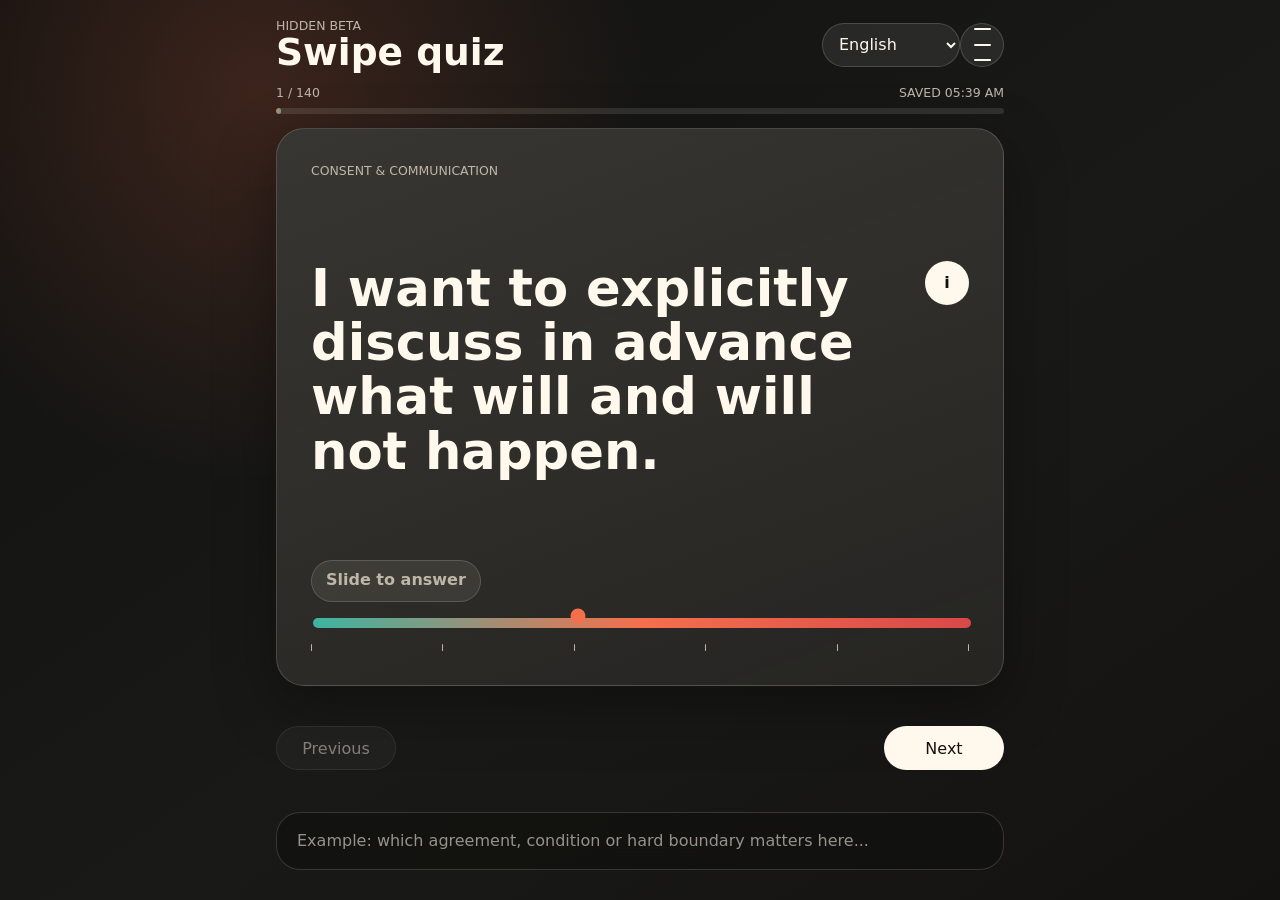
==== betaswipe/index.html @ be651776 "Add hidden beta swipe quiz" ====
<!doctype html>
<html lang="nl">
  <head>
    <meta charset="utf-8" />
    <meta name="viewport" content="width=device-width, initial-scale=1" />
    <meta name="robots" content="noindex, nofollow" />
    <title>Beta Swipe Quiz</title>
    <link rel="stylesheet" href="styles.css" />
  </head>
  <body>
    <main class="app-shell">
      <header class="topbar">
        <div>
          <p class="eyebrow">Verborgen beta</p>
          <h1>Swipe quiz</h1>
        </div>
        <div class="top-actions">
          <select id="languageSelect" aria-label="Taal"></select>
          <button class="icon-button" id="settingsButton" type="button" aria-label="Categorieen">
            <span></span>
            <span></span>
            <span></span>
          </button>
        </div>
      </header>

      <section class="progress-wrap" aria-label="Voortgang">
        <div class="progress-meta">
          <span id="progressText">0 / 0</span>
          <span id="saveText">Opgeslagen op dit toestel</span>
        </div>
        <div class="progress-track">
          <div id="progressBar" class="progress-bar"></div>
        </div>
      </section>

      <section id="settingsPanel" class="settings-panel" hidden>
        <div class="panel-title-row">
          <h2 id="settingsTitle">Categorieen</h2>
          <button id="resetButton" type="button">Reset beta</button>
        </div>
        <div id="categoryModes" class="category-modes"></div>
      </section>

      <section class="card-stage" aria-live="polite">
        <article id="questionCard" class="question-card">
          <p id="categoryLabel" class="category-label"></p>
          <div class="question-row">
            <h2 id="questionText"></h2>
            <button id="infoButton" class="info-button" type="button" aria-expanded="false" aria-label="Voorbeeld">i</button>
          </div>
          <p id="exampleText" class="example-text" hidden></p>

          <div class="answer-area">
            <p id="answerLabel" class="answer-label">Schuif om te antwoorden</p>
            <input id="answerSlider" class="answer-slider" type="range" min="0" max="5" step="1" value="2" />
            <div id="answerTicks" class="answer-ticks" aria-hidden="true"></div>
          </div>
        </article>
      </section>

      <nav class="nav-row" aria-label="Vraag navigatie">
        <button id="previousButton" type="button">Vorige</button>
        <button id="nextButton" type="button">Volgende</button>
      </nav>

      <form class="story-comment" id="commentForm">
        <textarea id="noteInput" rows="1" autocomplete="off"></textarea>
      </form>
    </main>

    <script type="module" src="app.js"></script>
  </body>
</html>
---- betaswipe/styles.css ----
:root {
  color-scheme: dark;
  --bg: #11110f;
  --bg-soft: #1a1916;
  --ink: #fff8ed;
  --muted: #bfb6a8;
  --line: rgba(255, 248, 237, 0.16);
  --accent: #f66f4d;
  --accent-2: #3db4a2;
  --danger: #d94848;
  --shadow: 0 20px 60px rgba(0, 0, 0, 0.34);
  font-family: Inter, ui-sans-serif, system-ui, -apple-system, BlinkMacSystemFont, "Segoe UI", sans-serif;
}

* {
  box-sizing: border-box;
}

html,
body {
  min-height: 100%;
}

body {
  margin: 0;
  color: var(--ink);
  background:
    radial-gradient(circle at 20% 10%, rgba(246, 111, 77, 0.18), transparent 30%),
    linear-gradient(145deg, #11110f 0%, #191a18 55%, #141210 100%);
}

button,
select,
textarea,
input {
  font: inherit;
}

button,
select {
  color: var(--ink);
  background: rgba(255, 248, 237, 0.08);
  border: 1px solid var(--line);
  border-radius: 999px;
}

button {
  min-height: 44px;
  padding: 0 18px;
  cursor: pointer;
}

button:disabled {
  cursor: not-allowed;
  opacity: 0.45;
}

.app-shell {
  display: grid;
  grid-template-rows: auto auto auto minmax(0, 1fr) auto auto;
  gap: 14px;
  min-height: 100svh;
  width: min(760px, 100%);
  margin: 0 auto;
  padding: 18px 16px max(16px, env(safe-area-inset-bottom));
}

.topbar,
.progress-meta,
.panel-title-row,
.nav-row,
.top-actions,
.question-row {
  display: flex;
  align-items: center;
}

.topbar,
.progress-meta,
.panel-title-row,
.nav-row {
  justify-content: space-between;
  gap: 12px;
}

.topbar h1,
.question-card h2,
.panel-title-row h2,
.eyebrow,
.category-label,
.progress-meta,
.answer-label,
.example-text {
  margin: 0;
}

.eyebrow,
.category-label,
.progress-meta {
  color: var(--muted);
  font-size: 0.78rem;
  letter-spacing: 0;
  text-transform: uppercase;
}

.topbar h1 {
  font-size: clamp(1.55rem, 7vw, 2.35rem);
  line-height: 1.02;
}

.top-actions {
  flex-shrink: 0;
}

#languageSelect {
  min-height: 44px;
  padding: 0 12px;
}

.icon-button,
.info-button {
  display: inline-grid;
  place-items: center;
  width: 44px;
  min-width: 44px;
  padding: 0;
}

.icon-button {
  gap: 4px;
}

.icon-button span {
  display: block;
  width: 17px;
  height: 2px;
  background: currentColor;
  border-radius: 999px;
}

.progress-wrap {
  display: grid;
  gap: 8px;
}

.progress-track {
  height: 6px;
  overflow: hidden;
  background: rgba(255, 248, 237, 0.11);
  border-radius: 999px;
}

.progress-bar {
  width: 0;
  height: 100%;
  background: linear-gradient(90deg, var(--accent), var(--accent-2));
  border-radius: inherit;
  transition: width 180ms ease;
}

.settings-panel {
  display: grid;
  gap: 14px;
  max-height: 34svh;
  overflow: auto;
  padding: 14px;
  background: rgba(26, 25, 22, 0.84);
  border: 1px solid var(--line);
  border-radius: 18px;
  box-shadow: var(--shadow);
}

.panel-title-row h2 {
  font-size: 1rem;
}

#resetButton {
  color: #ffd9d9;
  border-color: rgba(217, 72, 72, 0.35);
}

.category-modes {
  display: grid;
  gap: 8px;
}

.mode-row {
  display: grid;
  grid-template-columns: 1fr auto;
  align-items: center;
  gap: 10px;
  padding: 8px 0;
  border-bottom: 1px solid rgba(255, 248, 237, 0.08);
}

.mode-row:last-child {
  border-bottom: 0;
}

.mode-name {
  overflow-wrap: anywhere;
}

.mode-button {
  min-width: 116px;
  border-color: rgba(61, 180, 162, 0.34);
}

.mode-button[data-mode="extended"] {
  border-color: rgba(246, 111, 77, 0.5);
}

.mode-button[data-mode="disabled"] {
  color: #c9c1b6;
  border-color: rgba(255, 248, 237, 0.16);
}

.card-stage {
  display: grid;
  min-height: 0;
}

.question-card {
  display: grid;
  align-content: space-between;
  gap: 22px;
  min-height: min(62svh, 620px);
  padding: clamp(22px, 5vw, 34px);
  background:
    linear-gradient(160deg, rgba(255, 248, 237, 0.13), rgba(255, 248, 237, 0.05)),
    var(--bg-soft);
  border: 1px solid var(--line);
  border-radius: 28px;
  box-shadow: var(--shadow);
}

.question-row {
  align-items: flex-start;
  gap: 12px;
}

.question-card h2 {
  flex: 1;
  font-size: clamp(1.65rem, 8vw, 3.2rem);
  line-height: 1.06;
  font-weight: 780;
  letter-spacing: 0;
}

.info-button {
  color: var(--bg);
  background: var(--ink);
  border: 0;
  font-weight: 800;
}

.example-text {
  color: var(--ink);
  background: rgba(17, 17, 15, 0.38);
  border-left: 3px solid var(--accent-2);
  border-radius: 10px;
  padding: 12px 14px;
  line-height: 1.45;
}

.answer-area {
  display: grid;
  gap: 14px;
}

.answer-label {
  justify-self: start;
  min-height: 42px;
  padding: 9px 14px;
  color: var(--bg);
  background: var(--ink);
  border-radius: 999px;
  font-weight: 760;
}

.answer-label.is-empty {
  color: var(--muted);
  background: rgba(255, 248, 237, 0.08);
  border: 1px solid var(--line);
}

.answer-slider {
  width: 100%;
  accent-color: var(--accent);
}

.answer-slider::-webkit-slider-runnable-track {
  height: 10px;
  background: linear-gradient(90deg, var(--accent-2), var(--accent), var(--danger));
  border-radius: 999px;
}

.answer-slider::-webkit-slider-thumb {
  width: 30px;
  height: 30px;
  margin-top: -10px;
}

.answer-ticks {
  display: grid;
  grid-auto-flow: column;
  justify-content: space-between;
  gap: 8px;
  color: var(--muted);
  font-size: 0.72rem;
}

.answer-ticks span {
  width: 1px;
  height: 7px;
  background: currentColor;
  border-radius: 999px;
}

.nav-row {
  padding-bottom: 2px;
}

.nav-row button {
  min-width: 120px;
}

#nextButton {
  color: var(--bg);
  background: var(--ink);
}

.story-comment {
  position: sticky;
  bottom: max(10px, env(safe-area-inset-bottom));
  display: grid;
  padding: 8px;
  background: rgba(17, 17, 15, 0.78);
  border: 1px solid var(--line);
  border-radius: 24px;
  backdrop-filter: blur(14px);
}

#noteInput {
  width: 100%;
  max-height: 120px;
  resize: none;
  color: var(--ink);
  background: transparent;
  border: 0;
  outline: 0;
  padding: 9px 12px;
  line-height: 1.35;
}

#noteInput::placeholder {
  color: rgba(255, 248, 237, 0.56);
}

.empty-state {
  align-content: center;
  text-align: center;
}

@media (max-width: 560px) {
  .app-shell {
    gap: 12px;
    padding: 14px 12px max(12px, env(safe-area-inset-bottom));
  }

  .question-card {
    min-height: 58svh;
    border-radius: 22px;
  }

  .nav-row button {
    min-width: 0;
    width: 50%;
  }
}

[hidden] {
  display: none !important;
}
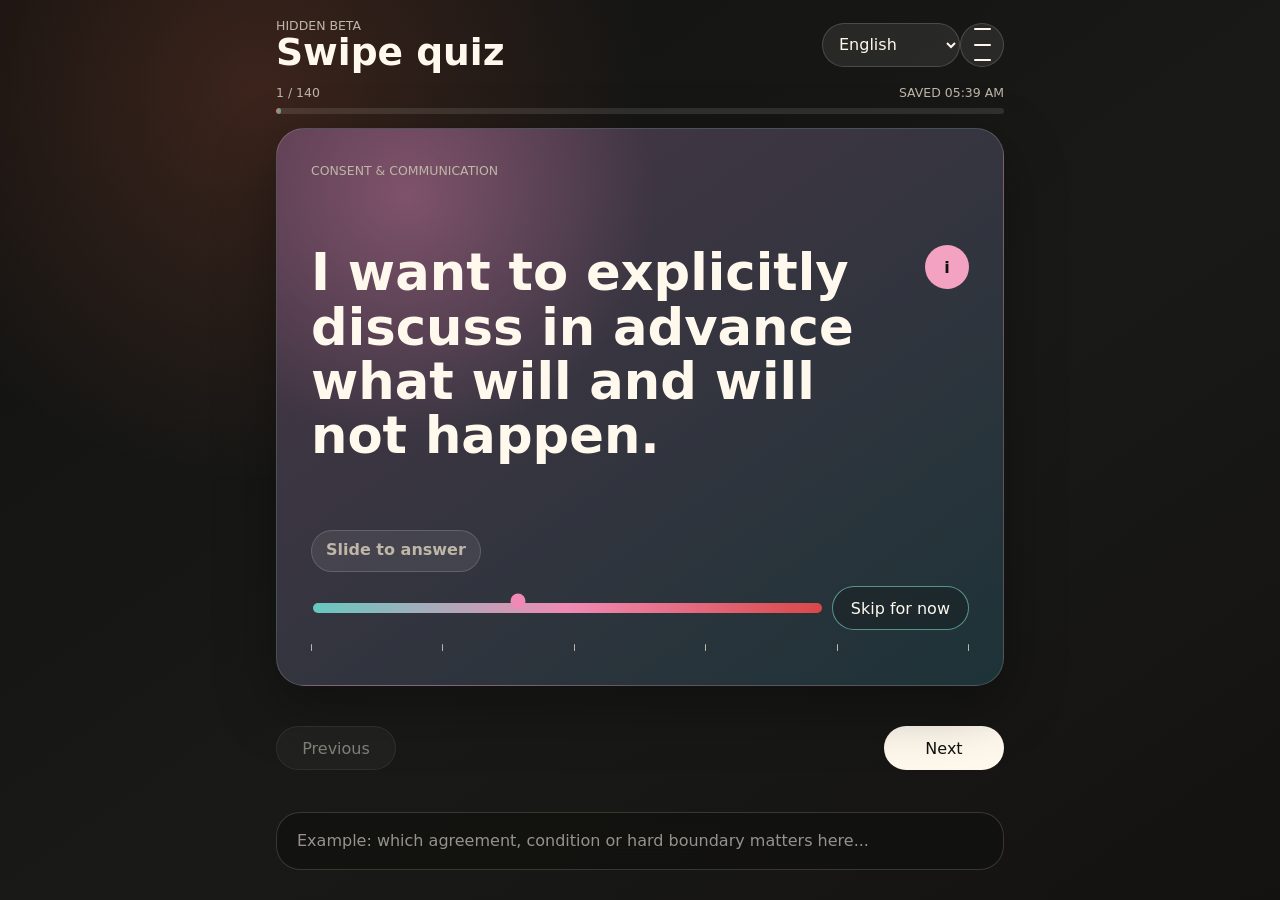
==== commit 72678556: "Add skip flow and colored beta results" ====
--- a/betaswipe/index.html
+++ b/betaswipe/index.html
@@ -42,7 +42,7 @@
         <div id="categoryModes" class="category-modes"></div>
       </section>
 
-      <section class="card-stage" aria-live="polite">
+      <section id="cardStage" class="card-stage" aria-live="polite">
         <article id="questionCard" class="question-card">
           <p id="categoryLabel" class="category-label"></p>
           <div class="question-row">
@@ -53,13 +53,26 @@
 
           <div class="answer-area">
             <p id="answerLabel" class="answer-label">Schuif om te antwoorden</p>
-            <input id="answerSlider" class="answer-slider" type="range" min="0" max="5" step="1" value="2" />
+            <div class="slider-row">
+              <input id="answerSlider" class="answer-slider" type="range" min="0" max="5" step="1" value="2" />
+              <button id="skipButton" class="skip-button" type="button">Skip voor nu</button>
+            </div>
             <div id="answerTicks" class="answer-ticks" aria-hidden="true"></div>
           </div>
         </article>
       </section>
 
-      <nav class="nav-row" aria-label="Vraag navigatie">
+      <section id="resultsView" class="results-view" hidden>
+        <div class="results-head">
+          <p class="eyebrow" id="resultsKicker">Resultaten</p>
+          <h2 id="resultsTitle">Jouw antwoorden</h2>
+          <p id="resultsIntro">Vergelijk per categorie wat ingevuld is.</p>
+          <button id="backToQuizButton" type="button">Terug naar quiz</button>
+        </div>
+        <div id="resultsList" class="results-list"></div>
+      </section>
+
+      <nav id="navRow" class="nav-row" aria-label="Vraag navigatie">
         <button id="previousButton" type="button">Vorige</button>
         <button id="nextButton" type="button">Volgende</button>
       </nav>
--- a/betaswipe/styles.css
+++ b/betaswipe/styles.css
@@ -221,17 +221,144 @@
 }
 
 .question-card {
+  --card-a: #55332f;
+  --card-b: #1f3b38;
+  --card-accent: #f66f4d;
+  --card-accent-2: #3db4a2;
   display: grid;
   align-content: space-between;
   gap: 22px;
   min-height: min(62svh, 620px);
   padding: clamp(22px, 5vw, 34px);
   background:
-    linear-gradient(160deg, rgba(255, 248, 237, 0.13), rgba(255, 248, 237, 0.05)),
-    var(--bg-soft);
+    radial-gradient(circle at 18% 12%, color-mix(in srgb, var(--card-accent) 34%, transparent), transparent 32%),
+    linear-gradient(145deg, var(--card-a), var(--card-b));
   border: 1px solid var(--line);
   border-radius: 28px;
   box-shadow: var(--shadow);
+  transition: opacity 180ms ease, transform 220ms ease;
+  will-change: opacity, transform;
+}
+
+.question-card.is-leaving {
+  opacity: 0;
+  transform: translateX(var(--slide-direction, 22px)) scale(0.985);
+}
+
+.question-card.is-entering {
+  animation: card-enter 220ms ease both;
+}
+
+.question-card[data-category="0"],
+.result-card[data-category="0"] {
+  --card-a: #4b3647;
+  --card-b: #1d3337;
+  --card-accent: #f08ab4;
+  --card-accent-2: #67c8c0;
+}
+
+.question-card[data-category="1"],
+.result-card[data-category="1"] {
+  --card-a: #45315b;
+  --card-b: #202c4b;
+  --card-accent: #c598ff;
+  --card-accent-2: #78a6ff;
+}
+
+.question-card[data-category="2"],
+.result-card[data-category="2"] {
+  --card-a: #583738;
+  --card-b: #342742;
+  --card-accent: #ff8d7a;
+  --card-accent-2: #c597ff;
+}
+
+.question-card[data-category="3"],
+.result-card[data-category="3"] {
+  --card-a: #5a342c;
+  --card-b: #3b3020;
+  --card-accent: #ff9b5f;
+  --card-accent-2: #d7ba68;
+}
+
+.question-card[data-category="4"],
+.result-card[data-category="4"] {
+  --card-a: #3d394f;
+  --card-b: #243638;
+  --card-accent: #b2a2ff;
+  --card-accent-2: #7dd6be;
+}
+
+.question-card[data-category="5"],
+.result-card[data-category="5"] {
+  --card-a: #54313f;
+  --card-b: #283c31;
+  --card-accent: #ff7fa0;
+  --card-accent-2: #8bd486;
+}
+
+.question-card[data-category="6"],
+.result-card[data-category="6"] {
+  --card-a: #5a2f3c;
+  --card-b: #382f50;
+  --card-accent: #ff8296;
+  --card-accent-2: #b995ff;
+}
+
+.question-card[data-category="7"],
+.result-card[data-category="7"] {
+  --card-a: #334758;
+  --card-b: #402f32;
+  --card-accent: #80c7ff;
+  --card-accent-2: #ff9f88;
+}
+
+.question-card[data-category="8"],
+.result-card[data-category="8"] {
+  --card-a: #45385f;
+  --card-b: #394323;
+  --card-accent: #bd9bff;
+  --card-accent-2: #c8d56f;
+}
+
+.question-card[data-category="9"],
+.result-card[data-category="9"] {
+  --card-a: #2f4551;
+  --card-b: #51343b;
+  --card-accent: #6ed0e8;
+  --card-accent-2: #ff8fa3;
+}
+
+.question-card[data-category="10"],
+.result-card[data-category="10"] {
+  --card-a: #3f4630;
+  --card-b: #243c4b;
+  --card-accent: #b8d36b;
+  --card-accent-2: #79c7f2;
+}
+
+.question-card[data-category="11"],
+.result-card[data-category="11"] {
+  --card-a: #33395a;
+  --card-b: #50323c;
+  --card-accent: #8fa7ff;
+  --card-accent-2: #ff89a8;
+}
+
+.question-card[data-category="12"],
+.result-card[data-category="12"] {
+  --card-a: #4b3f2a;
+  --card-b: #2e3e4d;
+  --card-accent: #e6be67;
+  --card-accent-2: #83bde8;
+}
+
+.question-card[data-category="13"],
+.result-card[data-category="13"] {
+  --card-a: #2f4a41;
+  --card-b: #403653;
+  --card-accent: #74d7b4;
+  --card-accent-2: #b89cff;
 }
 
 .question-row {
@@ -249,7 +376,7 @@
 
 .info-button {
   color: var(--bg);
-  background: var(--ink);
+  background: color-mix(in srgb, var(--card-accent) 78%, var(--ink));
   border: 0;
   font-weight: 800;
 }
@@ -257,7 +384,7 @@
 .example-text {
   color: var(--ink);
   background: rgba(17, 17, 15, 0.38);
-  border-left: 3px solid var(--accent-2);
+  border-left: 3px solid var(--card-accent-2);
   border-radius: 10px;
   padding: 12px 14px;
   line-height: 1.45;
@@ -266,6 +393,13 @@
 .answer-area {
   display: grid;
   gap: 14px;
+}
+
+.slider-row {
+  display: grid;
+  grid-template-columns: minmax(0, 1fr) auto;
+  align-items: center;
+  gap: 12px;
 }
 
 .answer-label {
@@ -286,12 +420,25 @@
 
 .answer-slider {
   width: 100%;
-  accent-color: var(--accent);
+  accent-color: var(--card-accent);
+}
+
+.skip-button {
+  min-width: 118px;
+  color: var(--ink);
+  background: rgba(17, 17, 15, 0.28);
+  border-color: color-mix(in srgb, var(--card-accent-2) 58%, var(--line));
+  white-space: nowrap;
+}
+
+.skip-button.is-skipped {
+  color: var(--bg);
+  background: color-mix(in srgb, var(--card-accent-2) 86%, var(--ink));
 }
 
 .answer-slider::-webkit-slider-runnable-track {
   height: 10px;
-  background: linear-gradient(90deg, var(--accent-2), var(--accent), var(--danger));
+  background: linear-gradient(90deg, var(--card-accent-2), var(--card-accent), var(--danger));
   border-radius: 999px;
 }
 
@@ -339,6 +486,97 @@
   border: 1px solid var(--line);
   border-radius: 24px;
   backdrop-filter: blur(14px);
+}
+
+.results-view {
+  display: grid;
+  gap: 16px;
+  min-height: 0;
+}
+
+.results-head {
+  display: grid;
+  gap: 6px;
+}
+
+.results-head h2,
+.results-head p {
+  margin: 0;
+}
+
+.results-head h2 {
+  font-size: clamp(1.5rem, 6vw, 2.2rem);
+}
+
+.results-head p:not(.eyebrow) {
+  color: var(--muted);
+}
+
+.results-list {
+  display: grid;
+  gap: 14px;
+  padding-bottom: 12px;
+}
+
+.result-card {
+  --card-a: #55332f;
+  --card-b: #1f3b38;
+  --card-accent: #f66f4d;
+  --card-accent-2: #3db4a2;
+  display: grid;
+  gap: 12px;
+  padding: 16px;
+  background:
+    radial-gradient(circle at 12% 0%, color-mix(in srgb, var(--card-accent) 24%, transparent), transparent 35%),
+    linear-gradient(145deg, color-mix(in srgb, var(--card-a) 82%, #11110f), color-mix(in srgb, var(--card-b) 82%, #11110f));
+  border: 1px solid color-mix(in srgb, var(--card-accent) 28%, var(--line));
+  border-radius: 18px;
+}
+
+.result-card h3 {
+  margin: 0;
+  font-size: 1rem;
+}
+
+.result-items {
+  display: grid;
+  gap: 10px;
+}
+
+.result-item {
+  display: grid;
+  gap: 7px;
+  padding: 11px 0;
+  border-top: 1px solid rgba(255, 248, 237, 0.12);
+}
+
+.result-question,
+.result-note {
+  margin: 0;
+}
+
+.result-question {
+  line-height: 1.35;
+}
+
+.result-answer {
+  justify-self: start;
+  padding: 6px 10px;
+  color: var(--bg);
+  background: color-mix(in srgb, var(--card-accent) 78%, var(--ink));
+  border-radius: 999px;
+  font-weight: 760;
+}
+
+.result-note {
+  color: color-mix(in srgb, var(--ink) 82%, var(--card-accent-2));
+  font-size: 0.92rem;
+  line-height: 1.4;
+}
+
+.result-empty {
+  margin: 0;
+  color: var(--muted);
 }
 
 #noteInput {
@@ -377,8 +615,38 @@
     min-width: 0;
     width: 50%;
   }
+
+  .slider-row {
+    grid-template-columns: 1fr;
+  }
+
+  .skip-button {
+    justify-self: stretch;
+  }
 }
 
 [hidden] {
   display: none !important;
 }
+
+@keyframes card-enter {
+  from {
+    opacity: 0;
+    transform: translateX(calc(var(--slide-direction, 22px) * -1)) scale(0.985);
+  }
+
+  to {
+    opacity: 1;
+    transform: translateX(0) scale(1);
+  }
+}
+
+@media (prefers-reduced-motion: reduce) {
+  .question-card {
+    transition: none;
+  }
+
+  .question-card.is-entering {
+    animation: none;
+  }
+}
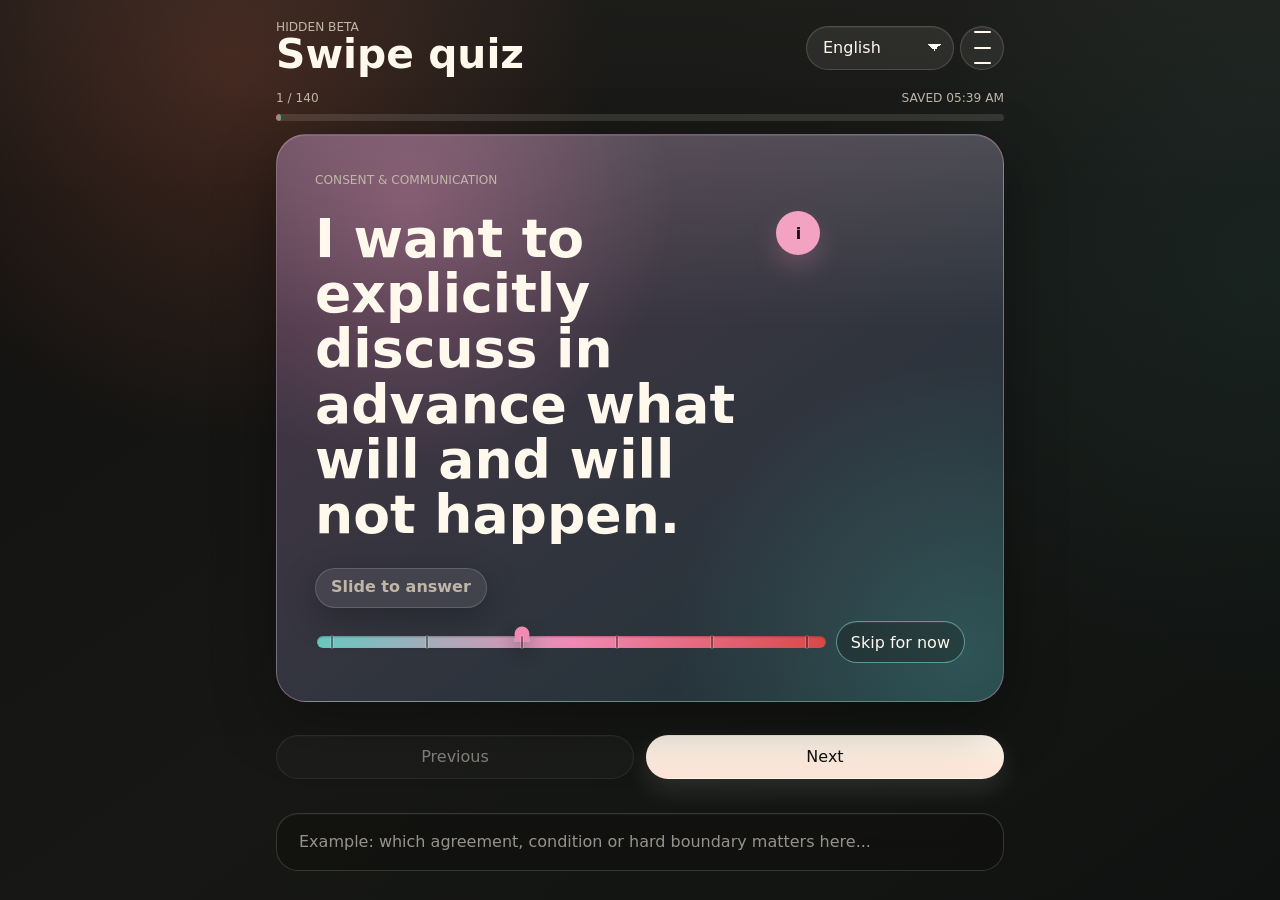
==== commit 00271512: "Move beta slider ticks into track" ====
--- a/betaswipe/index.html
+++ b/betaswipe/index.html
@@ -54,10 +54,12 @@
           <div class="answer-area">
             <p id="answerLabel" class="answer-label">Schuif om te antwoorden</p>
             <div class="slider-row">
-              <input id="answerSlider" class="answer-slider" type="range" min="0" max="5" step="1" value="2" />
+              <div class="slider-shell">
+                <input id="answerSlider" class="answer-slider" type="range" min="0" max="5" step="1" value="2" />
+                <div id="answerTicks" class="answer-ticks" aria-hidden="true"></div>
+              </div>
               <button id="skipButton" class="skip-button" type="button">Skip voor nu</button>
             </div>
-            <div id="answerTicks" class="answer-ticks" aria-hidden="true"></div>
           </div>
         </article>
       </section>
--- a/betaswipe/styles.css
+++ b/betaswipe/styles.css
@@ -9,6 +9,7 @@
   --accent-2: #3db4a2;
   --danger: #d94848;
   --shadow: 0 20px 60px rgba(0, 0, 0, 0.34);
+  --soft-shadow: 0 10px 34px rgba(0, 0, 0, 0.26);
   font-family: Inter, ui-sans-serif, system-ui, -apple-system, BlinkMacSystemFont, "Segoe UI", sans-serif;
 }
 
@@ -25,8 +26,10 @@
   margin: 0;
   color: var(--ink);
   background:
-    radial-gradient(circle at 20% 10%, rgba(246, 111, 77, 0.18), transparent 30%),
-    linear-gradient(145deg, #11110f 0%, #191a18 55%, #141210 100%);
+    linear-gradient(180deg, rgba(255, 248, 237, 0.035), transparent 22%),
+    radial-gradient(circle at 18% 7%, rgba(246, 111, 77, 0.2), transparent 28%),
+    radial-gradient(circle at 100% 30%, rgba(61, 180, 162, 0.08), transparent 30%),
+    linear-gradient(145deg, #12110f 0%, #171816 54%, #0f1210 100%);
 }
 
 button,
@@ -39,7 +42,7 @@
 button,
 select {
   color: var(--ink);
-  background: rgba(255, 248, 237, 0.08);
+  background: rgba(255, 248, 237, 0.075);
   border: 1px solid var(--line);
   border-radius: 999px;
 }
@@ -58,11 +61,11 @@
 .app-shell {
   display: grid;
   grid-template-rows: auto auto auto minmax(0, 1fr) auto auto;
-  gap: 14px;
+  gap: 13px;
   min-height: 100svh;
   width: min(760px, 100%);
   margin: 0 auto;
-  padding: 18px 16px max(16px, env(safe-area-inset-bottom));
+  padding: max(16px, env(safe-area-inset-top)) 16px max(16px, env(safe-area-inset-bottom));
 }
 
 .topbar,
@@ -80,7 +83,11 @@
 .panel-title-row,
 .nav-row {
   justify-content: space-between;
-  gap: 12px;
+  gap: 10px;
+}
+
+.topbar {
+  padding: 4px 0 2px;
 }
 
 .topbar h1,
@@ -98,23 +105,35 @@
 .category-label,
 .progress-meta {
   color: var(--muted);
-  font-size: 0.78rem;
+  font-size: 0.76rem;
   letter-spacing: 0;
   text-transform: uppercase;
 }
 
 .topbar h1 {
-  font-size: clamp(1.55rem, 7vw, 2.35rem);
+  font-size: clamp(1.7rem, 8vw, 2.55rem);
   line-height: 1.02;
+  text-wrap: balance;
+  white-space: nowrap;
 }
 
 .top-actions {
   flex-shrink: 0;
+  display: flex;
+  gap: 6px;
 }
 
 #languageSelect {
   min-height: 44px;
-  padding: 0 12px;
+  max-width: 172px;
+  padding: 0 38px 0 16px;
+  color: var(--ink);
+  background:
+    linear-gradient(45deg, transparent 50%, var(--ink) 50%) calc(100% - 18px) 17px / 7px 7px no-repeat,
+    linear-gradient(135deg, var(--ink) 50%, transparent 50%) calc(100% - 12px) 17px / 7px 7px no-repeat,
+    rgba(255, 248, 237, 0.08);
+  box-shadow: inset 0 1px 0 rgba(255, 255, 255, 0.05);
+  appearance: none;
 }
 
 .icon-button,
@@ -128,6 +147,8 @@
 
 .icon-button {
   gap: 4px;
+  background: rgba(255, 248, 237, 0.07);
+  box-shadow: inset 0 1px 0 rgba(255, 255, 255, 0.05);
 }
 
 .icon-button span {
@@ -140,13 +161,13 @@
 
 .progress-wrap {
   display: grid;
-  gap: 8px;
+  gap: 9px;
 }
 
 .progress-track {
-  height: 6px;
+  height: 7px;
   overflow: hidden;
-  background: rgba(255, 248, 237, 0.11);
+  background: rgba(255, 248, 237, 0.12);
   border-radius: 999px;
 }
 
@@ -164,10 +185,11 @@
   max-height: 34svh;
   overflow: auto;
   padding: 14px;
-  background: rgba(26, 25, 22, 0.84);
+  background: rgba(26, 25, 22, 0.88);
   border: 1px solid var(--line);
   border-radius: 18px;
   box-shadow: var(--shadow);
+  backdrop-filter: blur(18px);
 }
 
 .panel-title-row h2 {
@@ -227,15 +249,17 @@
   --card-accent-2: #3db4a2;
   display: grid;
   align-content: space-between;
-  gap: 22px;
-  min-height: min(62svh, 620px);
-  padding: clamp(22px, 5vw, 34px);
+  gap: clamp(16px, 4vw, 24px);
+  min-height: min(60svh, 610px);
+  padding: clamp(22px, 5.5vw, 38px);
   background:
-    radial-gradient(circle at 18% 12%, color-mix(in srgb, var(--card-accent) 34%, transparent), transparent 32%),
+    linear-gradient(180deg, rgba(255, 248, 237, 0.12), transparent 34%),
+    radial-gradient(circle at 18% 12%, color-mix(in srgb, var(--card-accent) 32%, transparent), transparent 34%),
+    radial-gradient(circle at 95% 92%, color-mix(in srgb, var(--card-accent-2) 22%, transparent), transparent 34%),
     linear-gradient(145deg, var(--card-a), var(--card-b));
-  border: 1px solid var(--line);
-  border-radius: 28px;
-  box-shadow: var(--shadow);
+  border: 1px solid color-mix(in srgb, var(--card-accent) 24%, var(--line));
+  border-radius: 30px;
+  box-shadow: var(--shadow), inset 0 1px 0 rgba(255, 255, 255, 0.1);
   transition: opacity 180ms ease, transform 220ms ease;
   will-change: opacity, transform;
 }
@@ -363,21 +387,24 @@
 
 .question-row {
   align-items: flex-start;
-  gap: 12px;
+  gap: 14px;
 }
 
 .question-card h2 {
   flex: 1;
-  font-size: clamp(1.65rem, 8vw, 3.2rem);
-  line-height: 1.06;
-  font-weight: 780;
+  max-width: 12ch;
+  font-size: clamp(1.9rem, 8.2vw, 3.35rem);
+  line-height: 1.03;
+  font-weight: 820;
   letter-spacing: 0;
+  text-wrap: balance;
 }
 
 .info-button {
   color: var(--bg);
   background: color-mix(in srgb, var(--card-accent) 78%, var(--ink));
   border: 0;
+  box-shadow: 0 12px 26px color-mix(in srgb, var(--card-accent) 24%, transparent);
   font-weight: 800;
 }
 
@@ -392,24 +419,26 @@
 
 .answer-area {
   display: grid;
-  gap: 14px;
+  gap: 13px;
+  padding-top: 2px;
 }
 
 .slider-row {
   display: grid;
-  grid-template-columns: minmax(0, 1fr) auto;
+  grid-template-columns: minmax(0, 1fr) minmax(104px, auto);
   align-items: center;
   gap: 12px;
 }
 
 .answer-label {
   justify-self: start;
-  min-height: 42px;
-  padding: 9px 14px;
+  min-height: 40px;
+  padding: 8px 15px;
   color: var(--bg);
-  background: var(--ink);
+  background: color-mix(in srgb, var(--ink) 94%, var(--card-accent));
   border-radius: 999px;
-  font-weight: 760;
+  font-weight: 820;
+  box-shadow: var(--soft-shadow);
 }
 
 .answer-label.is-empty {
@@ -420,14 +449,25 @@
 
 .answer-slider {
   width: 100%;
+  height: 34px;
   accent-color: var(--card-accent);
 }
 
+.slider-shell {
+  position: relative;
+  display: grid;
+  align-items: center;
+  min-width: 0;
+}
+
 .skip-button {
-  min-width: 118px;
+  min-width: 104px;
+  min-height: 42px;
+  padding: 0 14px;
   color: var(--ink);
-  background: rgba(17, 17, 15, 0.28);
+  background: rgba(17, 17, 15, 0.3);
   border-color: color-mix(in srgb, var(--card-accent-2) 58%, var(--line));
+  box-shadow: inset 0 1px 0 rgba(255, 255, 255, 0.06);
   white-space: nowrap;
 }
 
@@ -437,55 +477,69 @@
 }
 
 .answer-slider::-webkit-slider-runnable-track {
-  height: 10px;
+  height: 12px;
   background: linear-gradient(90deg, var(--card-accent-2), var(--card-accent), var(--danger));
   border-radius: 999px;
+  box-shadow: inset 0 1px 2px rgba(0, 0, 0, 0.26);
 }
 
 .answer-slider::-webkit-slider-thumb {
-  width: 30px;
-  height: 30px;
+  width: 32px;
+  height: 32px;
   margin-top: -10px;
+  border: 3px solid rgba(255, 248, 237, 0.92);
+  box-shadow: 0 8px 18px rgba(0, 0, 0, 0.32);
 }
 
 .answer-ticks {
-  display: grid;
-  grid-auto-flow: column;
+  position: absolute;
+  left: 16px;
+  right: 16px;
+  top: 50%;
+  z-index: 1;
+  display: flex;
   justify-content: space-between;
-  gap: 8px;
-  color: var(--muted);
-  font-size: 0.72rem;
+  pointer-events: none;
+  transform: translateY(-50%);
 }
 
 .answer-ticks span {
-  width: 1px;
-  height: 7px;
-  background: currentColor;
+  width: 2px;
+  height: 12px;
+  background: rgba(17, 17, 15, 0.42);
   border-radius: 999px;
+  box-shadow: 0 0 0 1px rgba(255, 248, 237, 0.18);
 }
 
 .nav-row {
-  padding-bottom: 2px;
+  gap: 12px;
+  padding-bottom: 1px;
 }
 
 .nav-row button {
   min-width: 120px;
+  flex: 1;
+  background: rgba(255, 248, 237, 0.06);
+  box-shadow: inset 0 1px 0 rgba(255, 255, 255, 0.04);
 }
 
 #nextButton {
   color: var(--bg);
-  background: var(--ink);
+  background: linear-gradient(180deg, var(--ink), color-mix(in srgb, var(--ink) 86%, var(--card-accent, #f66f4d)));
+  border-color: transparent;
+  box-shadow: 0 10px 26px rgba(255, 248, 237, 0.12);
 }
 
 .story-comment {
   position: sticky;
   bottom: max(10px, env(safe-area-inset-bottom));
   display: grid;
-  padding: 8px;
-  background: rgba(17, 17, 15, 0.78);
+  padding: 7px 10px;
+  background: rgba(17, 17, 15, 0.72);
   border: 1px solid var(--line);
-  border-radius: 24px;
-  backdrop-filter: blur(14px);
+  border-radius: 22px;
+  box-shadow: inset 0 1px 0 rgba(255, 255, 255, 0.04);
+  backdrop-filter: blur(18px);
 }
 
 .results-view {
@@ -496,7 +550,8 @@
 
 .results-head {
   display: grid;
-  gap: 6px;
+  gap: 8px;
+  padding: 4px 0;
 }
 
 .results-head h2,
@@ -525,12 +580,13 @@
   --card-accent-2: #3db4a2;
   display: grid;
   gap: 12px;
-  padding: 16px;
+  padding: 18px;
   background:
     radial-gradient(circle at 12% 0%, color-mix(in srgb, var(--card-accent) 24%, transparent), transparent 35%),
     linear-gradient(145deg, color-mix(in srgb, var(--card-a) 82%, #11110f), color-mix(in srgb, var(--card-b) 82%, #11110f));
   border: 1px solid color-mix(in srgb, var(--card-accent) 28%, var(--line));
-  border-radius: 18px;
+  border-radius: 20px;
+  box-shadow: var(--soft-shadow), inset 0 1px 0 rgba(255, 255, 255, 0.08);
 }
 
 .result-card h3 {
@@ -587,7 +643,7 @@
   background: transparent;
   border: 0;
   outline: 0;
-  padding: 9px 12px;
+  padding: 10px 12px;
   line-height: 1.35;
 }
 
@@ -603,25 +659,59 @@
 @media (max-width: 560px) {
   .app-shell {
     gap: 12px;
-    padding: 14px 12px max(12px, env(safe-area-inset-bottom));
+    padding: max(14px, env(safe-area-inset-top)) 12px max(12px, env(safe-area-inset-bottom));
+  }
+
+  .topbar {
+    align-items: end;
+  }
+
+  .topbar h1 {
+    font-size: clamp(1.95rem, 9vw, 2.35rem);
+  }
+
+  #languageSelect {
+    max-width: 132px;
+    padding-left: 12px;
+    font-size: 0.92rem;
+  }
+
+  .icon-button,
+  .info-button {
+    width: 42px;
+    min-width: 42px;
   }
 
   .question-card {
-    min-height: 58svh;
-    border-radius: 22px;
+    min-height: 56svh;
+    padding: 22px;
+    border-radius: 24px;
+  }
+
+  .question-card h2 {
+    max-width: 11ch;
+    font-size: clamp(2rem, 9.2vw, 3.1rem);
   }
 
   .nav-row button {
     min-width: 0;
-    width: 50%;
+    width: auto;
+    flex: 1 1 0;
   }
 
   .slider-row {
-    grid-template-columns: 1fr;
+    grid-template-columns: minmax(0, 1fr) 104px;
+    gap: 10px;
   }
 
   .skip-button {
-    justify-self: stretch;
+    min-width: 0;
+    padding: 0 10px;
+    font-size: 0.88rem;
+  }
+
+  .story-comment {
+    border-radius: 24px;
   }
 }
 
